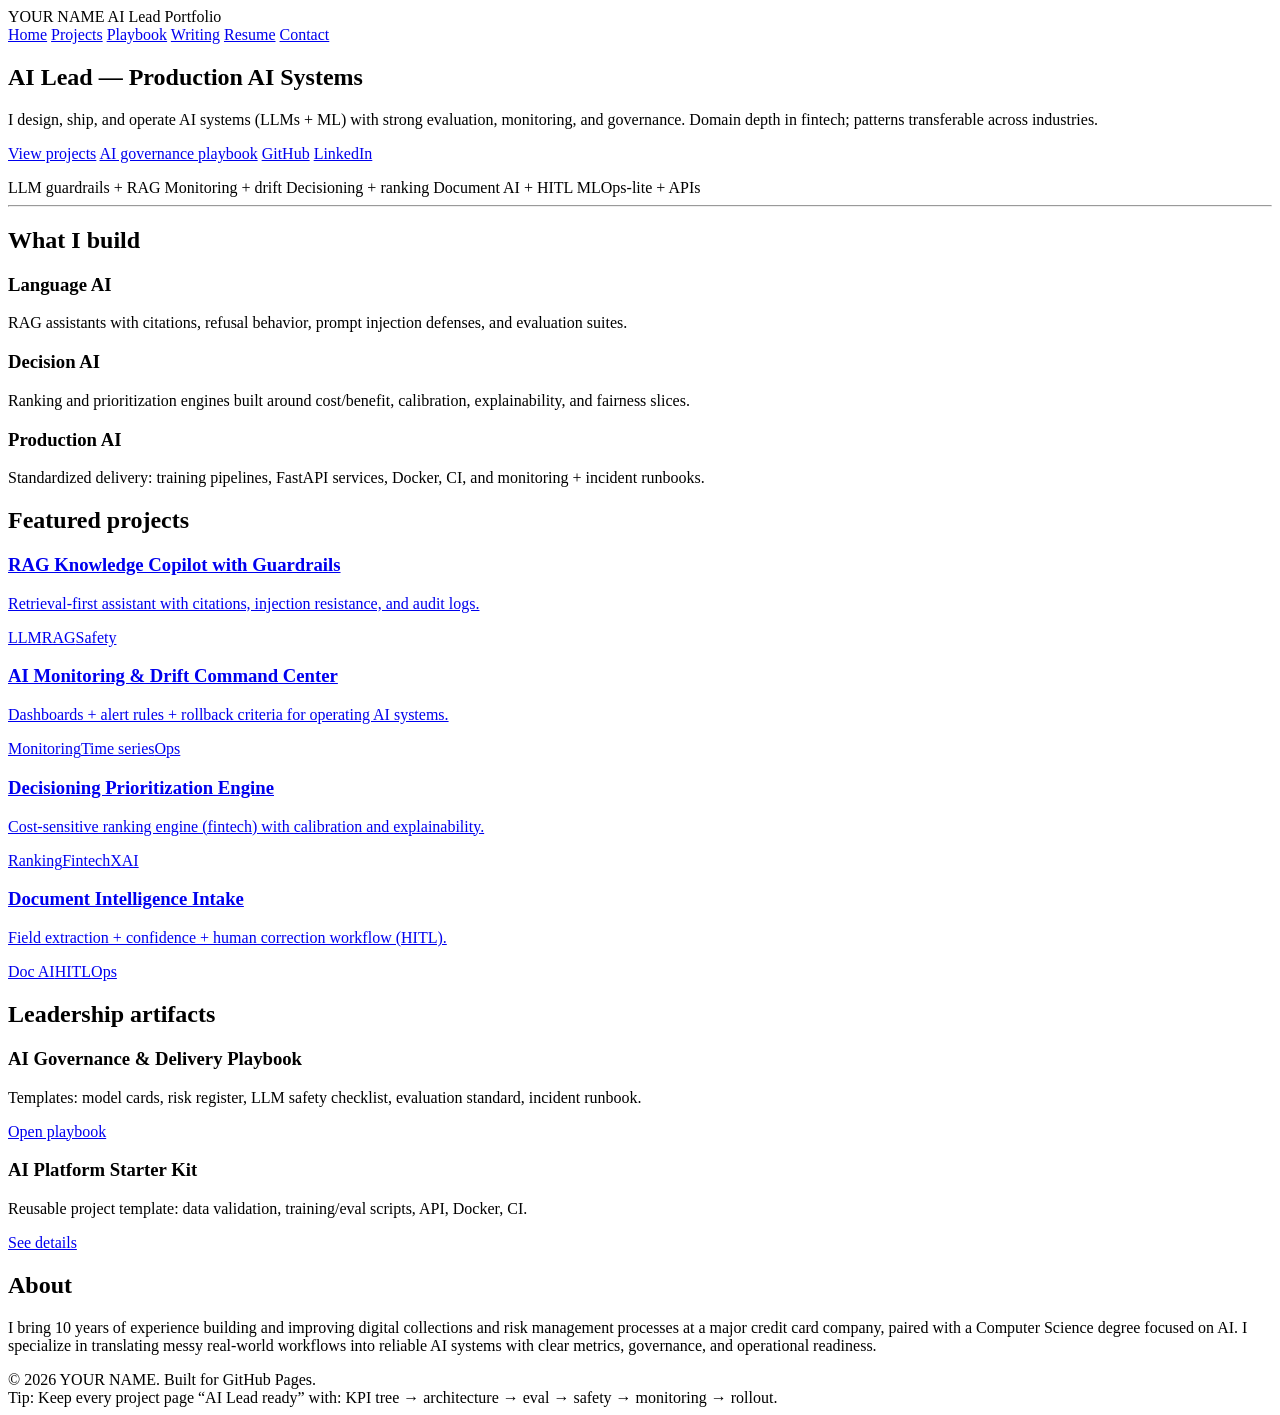
==== index.html @ 29779a1b "Add files via upload" ====
<!doctype html>
<html lang="en">
<head>
  <meta charset="utf-8"/>
  <meta name="viewport" content="width=device-width, initial-scale=1"/>
  <title>AI Lead Portfolio</title>
  <link rel="stylesheet" href="assets/css/style.css"/>
</head>
<body data-page="index">
  <script src="assets/config.js"></script>
  
<div class="nav">
  <div class="container nav-inner">
    <div class="brand">
      <span id="siteName">YOUR NAME</span>
      <span class="badge">AI Lead Portfolio</span>
    </div>
    <div class="links" id="navLinks">
      <a href="index.html" data-page="index">Home</a>
      <a href="projects.html" data-page="projects">Projects</a>
      <a href="playbook.html" data-page="playbook">Playbook</a>
      <a href="writing.html" data-page="writing">Writing</a>
      <a href="resume.html" data-page="resume">Resume</a>
      <a href="contact.html" data-page="contact">Contact</a>
    </div>
  </div>
</div>

  <div class="container">
    
<section class="hero">
  <h1>AI Lead — Production AI Systems</h1>
  <p class="lead">
    I design, ship, and operate AI systems (LLMs + ML) with strong evaluation, monitoring, and governance.
    Domain depth in fintech; patterns transferable across industries.
  </p>
  <div class="cta-row">
    <a class="btn primary" href="projects.html">View projects</a>
    <a class="btn" href="playbook.html">AI governance playbook</a>
    <a class="btn" data-fill="github" href="#">GitHub</a>
    <a class="btn" data-fill="linkedin" href="#">LinkedIn</a>
  </div>
  <div class="kpi" style="margin-top:16px">
    <span class="pill">LLM guardrails + RAG</span>
    <span class="pill">Monitoring + drift</span>
    <span class="pill">Decisioning + ranking</span>
    <span class="pill">Document AI + HITL</span>
    <span class="pill">MLOps-lite + APIs</span>
  </div>
</section>

<hr class="sep"/>

<section class="section">
  <h2>What I build</h2>
  <div class="grid cols-3">
    <div class="card">
      <h3>Language AI</h3>
      <p>RAG assistants with citations, refusal behavior, prompt injection defenses, and evaluation suites.</p>
    </div>
    <div class="card">
      <h3>Decision AI</h3>
      <p>Ranking and prioritization engines built around cost/benefit, calibration, explainability, and fairness slices.</p>
    </div>
    <div class="card">
      <h3>Production AI</h3>
      <p>Standardized delivery: training pipelines, FastAPI services, Docker, CI, and monitoring + incident runbooks.</p>
    </div>
  </div>
</section>

<section class="section">
  <h2>Featured projects</h2>
  <div class="grid cols-2">
    <a class="card" href="projects.html#rag-copilot">
      <h3>RAG Knowledge Copilot with Guardrails</h3>
      <p>Retrieval-first assistant with citations, injection resistance, and audit logs.</p>
      <div class="project-meta">
        <span class="pill">LLM</span><span class="pill">RAG</span><span class="pill">Safety</span>
      </div>
    </a>
    <a class="card" href="projects.html#monitoring">
      <h3>AI Monitoring & Drift Command Center</h3>
      <p>Dashboards + alert rules + rollback criteria for operating AI systems.</p>
      <div class="project-meta">
        <span class="pill">Monitoring</span><span class="pill">Time series</span><span class="pill">Ops</span>
      </div>
    </a>
    <a class="card" href="projects.html#decisioning">
      <h3>Decisioning Prioritization Engine</h3>
      <p>Cost-sensitive ranking engine (fintech) with calibration and explainability.</p>
      <div class="project-meta">
        <span class="pill">Ranking</span><span class="pill">Fintech</span><span class="pill">XAI</span>
      </div>
    </a>
    <a class="card" href="projects.html#docai">
      <h3>Document Intelligence Intake</h3>
      <p>Field extraction + confidence + human correction workflow (HITL).</p>
      <div class="project-meta">
        <span class="pill">Doc AI</span><span class="pill">HITL</span><span class="pill">Ops</span>
      </div>
    </a>
  </div>
</section>

<section class="section">
  <h2>Leadership artifacts</h2>
  <div class="grid cols-2">
    <div class="card">
      <h3>AI Governance & Delivery Playbook</h3>
      <p>Templates: model cards, risk register, LLM safety checklist, evaluation standard, incident runbook.</p>
      <div class="project-links">
        <a href="playbook.html">Open playbook</a>
      </div>
    </div>
    <div class="card">
      <h3>AI Platform Starter Kit</h3>
      <p>Reusable project template: data validation, training/eval scripts, API, Docker, CI.</p>
      <div class="project-links">
        <a href="projects.html#platform">See details</a>
      </div>
    </div>
  </div>
</section>

<section class="section">
  <h2>About</h2>
  <div class="card">
    <p>
      I bring 10 years of experience building and improving digital collections and risk management processes at a major credit card company,
      paired with a Computer Science degree focused on AI. I specialize in translating messy real-world workflows into reliable AI systems
      with clear metrics, governance, and operational readiness.
    </p>
  </div>
</section>

  </div>
  
<div class="container footer">
  <div>© <span id="year"></span> <span id="footerName">YOUR NAME</span>. Built for GitHub Pages.</div>
  <div class="note">Tip: Keep every project page “AI Lead ready” with: KPI tree → architecture → eval → safety → monitoring → rollout.</div>
</div>
<script>
  const y = new Date().getFullYear();
  document.getElementById("year").textContent = y;
</script>

  <script src="assets/site.js"></script>
</body>
</html>
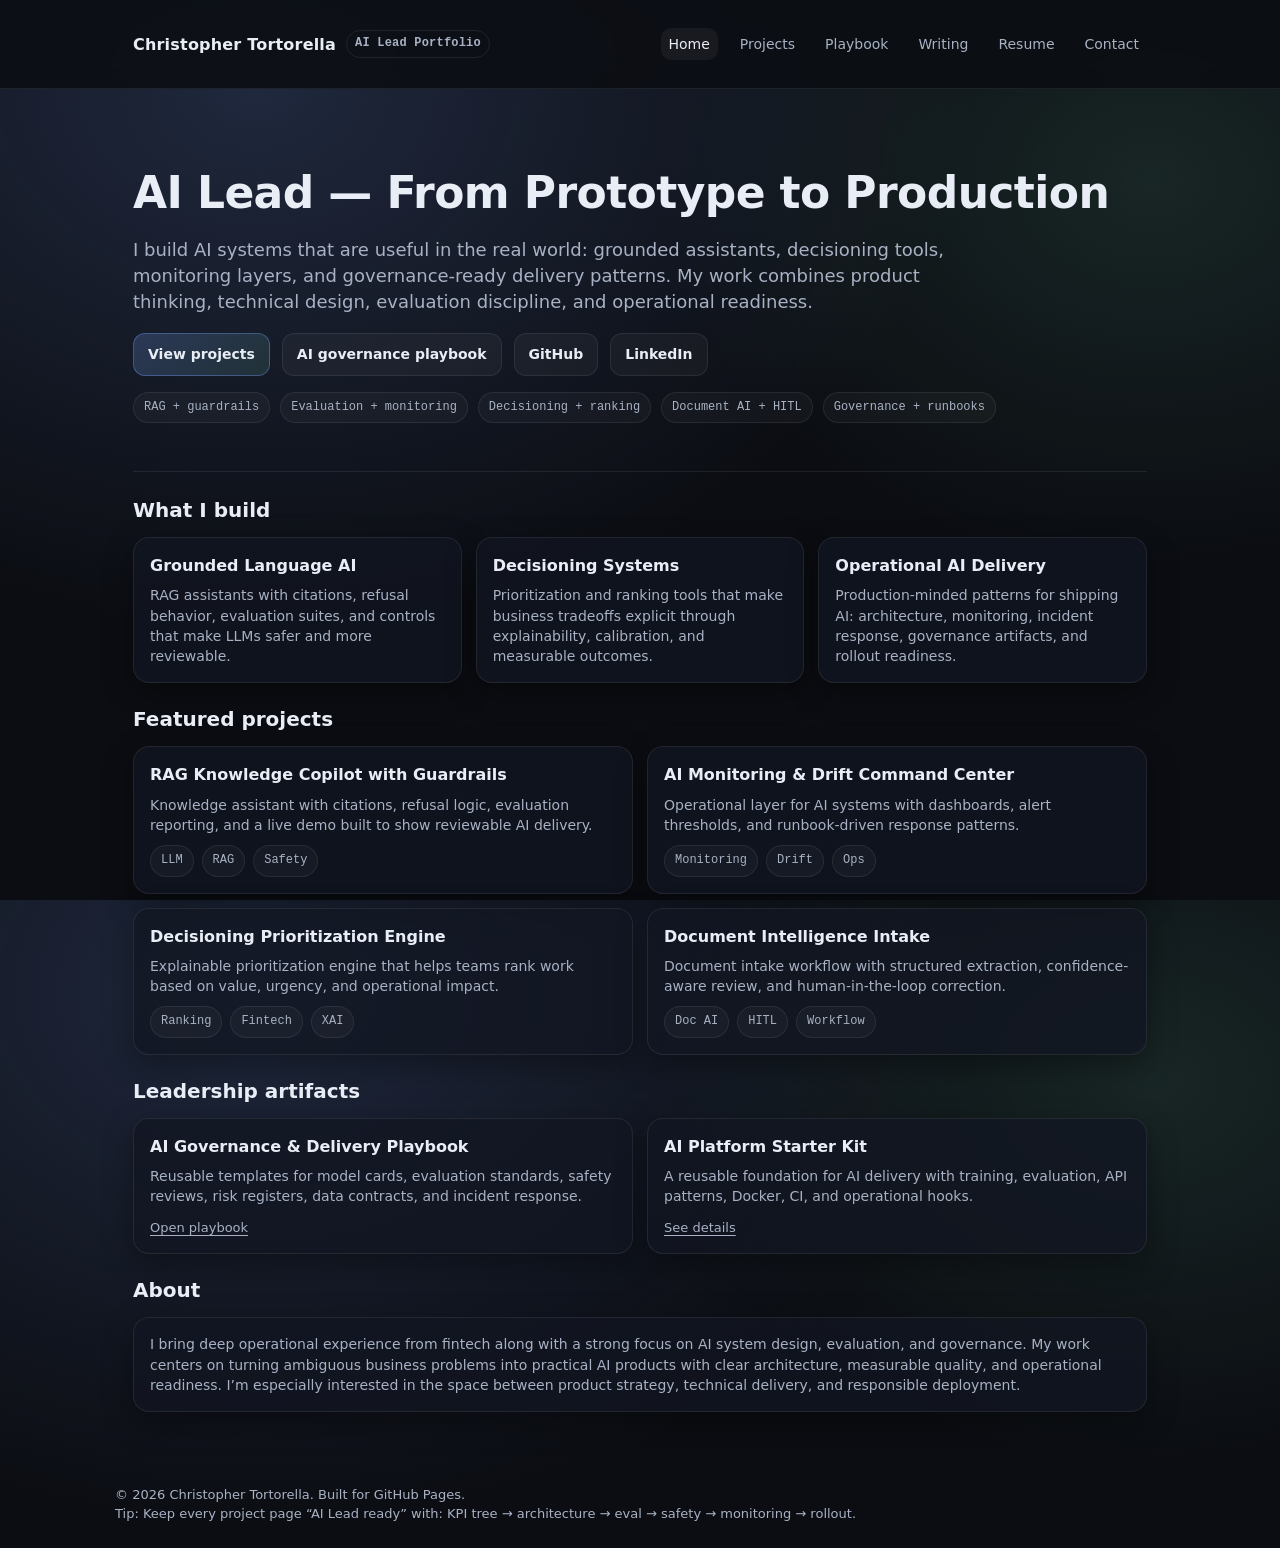
==== commit 68ab5538: "Update" ====
--- a/index.html
+++ b/index.html
@@ -29,23 +29,27 @@
   <div class="container">
     
 <section class="hero">
-  <h1>AI Lead — Production AI Systems</h1>
+  <h1>AI Lead — From Prototype to Production</h1>
+
   <p class="lead">
-    I design, ship, and operate AI systems (LLMs + ML) with strong evaluation, monitoring, and governance.
-    Domain depth in fintech; patterns transferable across industries.
+    I build AI systems that are useful in the real world: grounded assistants, decisioning tools,
+    monitoring layers, and governance-ready delivery patterns. My work combines product thinking,
+    technical design, evaluation discipline, and operational readiness.
   </p>
+
   <div class="cta-row">
     <a class="btn primary" href="projects.html">View projects</a>
     <a class="btn" href="playbook.html">AI governance playbook</a>
     <a class="btn" data-fill="github" href="#">GitHub</a>
     <a class="btn" data-fill="linkedin" href="#">LinkedIn</a>
   </div>
+
   <div class="kpi" style="margin-top:16px">
-    <span class="pill">LLM guardrails + RAG</span>
-    <span class="pill">Monitoring + drift</span>
+    <span class="pill">RAG + guardrails</span>
+    <span class="pill">Evaluation + monitoring</span>
     <span class="pill">Decisioning + ranking</span>
     <span class="pill">Document AI + HITL</span>
-    <span class="pill">MLOps-lite + APIs</span>
+    <span class="pill">Governance + runbooks</span>
   </div>
 </section>
 
@@ -53,51 +57,58 @@
 
 <section class="section">
   <h2>What I build</h2>
+
   <div class="grid cols-3">
     <div class="card">
-      <h3>Language AI</h3>
-      <p>RAG assistants with citations, refusal behavior, prompt injection defenses, and evaluation suites.</p>
+      <h3>Grounded Language AI</h3>
+      <p>RAG assistants with citations, refusal behavior, evaluation suites, and controls that make LLMs safer and more reviewable.</p>
     </div>
+
     <div class="card">
-      <h3>Decision AI</h3>
-      <p>Ranking and prioritization engines built around cost/benefit, calibration, explainability, and fairness slices.</p>
+      <h3>Decisioning Systems</h3>
+      <p>Prioritization and ranking tools that make business tradeoffs explicit through explainability, calibration, and measurable outcomes.</p>
     </div>
+
     <div class="card">
-      <h3>Production AI</h3>
-      <p>Standardized delivery: training pipelines, FastAPI services, Docker, CI, and monitoring + incident runbooks.</p>
+      <h3>Operational AI Delivery</h3>
+      <p>Production-minded patterns for shipping AI: architecture, monitoring, incident response, governance artifacts, and rollout readiness.</p>
     </div>
   </div>
 </section>
 
 <section class="section">
   <h2>Featured projects</h2>
+
   <div class="grid cols-2">
     <a class="card" href="projects.html#rag-copilot">
       <h3>RAG Knowledge Copilot with Guardrails</h3>
-      <p>Retrieval-first assistant with citations, injection resistance, and audit logs.</p>
+      <p>Knowledge assistant with citations, refusal logic, evaluation reporting, and a live demo built to show reviewable AI delivery.</p>
       <div class="project-meta">
         <span class="pill">LLM</span><span class="pill">RAG</span><span class="pill">Safety</span>
       </div>
     </a>
+
     <a class="card" href="projects.html#monitoring">
       <h3>AI Monitoring & Drift Command Center</h3>
-      <p>Dashboards + alert rules + rollback criteria for operating AI systems.</p>
+      <p>Operational layer for AI systems with dashboards, alert thresholds, and runbook-driven response patterns.</p>
       <div class="project-meta">
-        <span class="pill">Monitoring</span><span class="pill">Time series</span><span class="pill">Ops</span>
+        <span class="pill">Monitoring</span><span class="pill">Drift</span><span class="pill">Ops</span>
       </div>
     </a>
+
     <a class="card" href="projects.html#decisioning">
       <h3>Decisioning Prioritization Engine</h3>
-      <p>Cost-sensitive ranking engine (fintech) with calibration and explainability.</p>
+      <p>Explainable prioritization engine that helps teams rank work based on value, urgency, and operational impact.</p>
       <div class="project-meta">
         <span class="pill">Ranking</span><span class="pill">Fintech</span><span class="pill">XAI</span>
       </div>
     </a>
+
     <a class="card" href="projects.html#docai">
       <h3>Document Intelligence Intake</h3>
-      <p>Field extraction + confidence + human correction workflow (HITL).</p>
+      <p>Document intake workflow with structured extraction, confidence-aware review, and human-in-the-loop correction.</p>
       <div class="project-meta">
-        <span class="pill">Doc AI</span><span class="pill">HITL</span><span class="pill">Ops</span>
+        <span class="pill">Doc AI</span><span class="pill">HITL</span><span class="pill">Workflow</span>
       </div>
     </a>
   </div>
@@ -105,17 +116,19 @@
 
 <section class="section">
   <h2>Leadership artifacts</h2>
+
   <div class="grid cols-2">
     <div class="card">
       <h3>AI Governance & Delivery Playbook</h3>
-      <p>Templates: model cards, risk register, LLM safety checklist, evaluation standard, incident runbook.</p>
+      <p>Reusable templates for model cards, evaluation standards, safety reviews, risk registers, data contracts, and incident response.</p>
       <div class="project-links">
         <a href="playbook.html">Open playbook</a>
       </div>
     </div>
+
     <div class="card">
       <h3>AI Platform Starter Kit</h3>
-      <p>Reusable project template: data validation, training/eval scripts, API, Docker, CI.</p>
+      <p>A reusable foundation for AI delivery with training, evaluation, API patterns, Docker, CI, and operational hooks.</p>
       <div class="project-links">
         <a href="projects.html#platform">See details</a>
       </div>
@@ -125,15 +138,16 @@
 
 <section class="section">
   <h2>About</h2>
+
   <div class="card">
     <p>
-      I bring 10 years of experience building and improving digital collections and risk management processes at a major credit card company,
-      paired with a Computer Science degree focused on AI. I specialize in translating messy real-world workflows into reliable AI systems
-      with clear metrics, governance, and operational readiness.
+      I bring deep operational experience from fintech along with a strong focus on AI system design,
+      evaluation, and governance. My work centers on turning ambiguous business problems into practical
+      AI products with clear architecture, measurable quality, and operational readiness. I’m especially
+      interested in the space between product strategy, technical delivery, and responsible deployment.
     </p>
   </div>
 </section>
-
   </div>
   
 <div class="container footer">
--- a/assets/css/style.css
+++ b/assets/css/style.css
@@ -0,0 +1,115 @@
+:root{
+  --bg:#0b0d12;
+  --panel:#121622;
+  --text:#e9edf5;
+  --muted:#a8b2c4;
+  --accent:#7aa2ff;
+  --accent2:#8bffcc;
+  --border:rgba(255,255,255,.08);
+  --shadow: 0 10px 30px rgba(0,0,0,.35);
+  --radius:16px;
+  --max: 1050px;
+  --mono: ui-monospace, SFMono-Regular, Menlo, Monaco, Consolas, "Liberation Mono", "Courier New", monospace;
+  --sans: ui-sans-serif, system-ui, -apple-system, Segoe UI, Roboto, Helvetica, Arial, "Apple Color Emoji","Segoe UI Emoji";
+}
+*{box-sizing:border-box}
+html,body{height:100%}
+body{
+  margin:0;
+  background: radial-gradient(1200px 900px at 20% 10%, rgba(122,162,255,.18), transparent 60%),
+              radial-gradient(900px 700px at 90% 20%, rgba(139,255,204,.10), transparent 55%),
+              var(--bg);
+  color:var(--text);
+  font-family:var(--sans);
+  line-height:1.45;
+}
+a{color:inherit; text-decoration:none}
+a:hover{opacity:.92}
+.container{max-width:var(--max); margin:0 auto; padding:28px 18px}
+.nav{
+  position:sticky; top:0;
+  background:rgba(11,13,18,.85);
+  backdrop-filter: blur(10px);
+  border-bottom:1px solid var(--border);
+  z-index:50;
+}
+.nav-inner{display:flex; align-items:center; justify-content:space-between; gap:14px}
+.brand{display:flex; align-items:center; gap:10px; font-weight:700; letter-spacing:.2px}
+.badge{
+  font-family:var(--mono);
+  font-size:12px; padding:4px 8px; border:1px solid var(--border);
+  border-radius:999px; color:var(--muted)
+}
+.links{display:flex; gap:14px; flex-wrap:wrap}
+.links a{color:var(--muted); font-size:14px; padding:6px 8px; border-radius:10px}
+.links a.active, .links a:hover{color:var(--text); background:rgba(255,255,255,.05)}
+.hero{
+  padding:44px 0 24px;
+}
+h1{font-size:44px; margin:0 0 12px; letter-spacing:-.6px}
+p.lead{margin:0 0 18px; color:var(--muted); font-size:18px; max-width:820px}
+.cta-row{display:flex; gap:12px; flex-wrap:wrap; margin-top:14px}
+.btn{
+  display:inline-flex; align-items:center; justify-content:center;
+  padding:10px 14px; border-radius:12px;
+  border:1px solid var(--border);
+  background:rgba(255,255,255,.04);
+  color:var(--text);
+  font-size:14px; font-weight:600;
+}
+.btn.primary{
+  background: linear-gradient(135deg, rgba(122,162,255,.22), rgba(139,255,204,.10));
+  border-color: rgba(122,162,255,.35);
+}
+.btn small{color:var(--muted); font-weight:500; margin-left:8px}
+.grid{display:grid; gap:14px}
+@media(min-width:860px){
+  .grid.cols-3{grid-template-columns:repeat(3, 1fr)}
+  .grid.cols-2{grid-template-columns:repeat(2, 1fr)}
+}
+.card{
+  border:1px solid var(--border);
+  background: rgba(18,22,34,.75);
+  border-radius: var(--radius);
+  box-shadow: var(--shadow);
+  padding:16px;
+}
+.card h3{margin:0 0 8px; font-size:16px}
+.card p{margin:0; color:var(--muted); font-size:14px}
+.section{margin:22px 0}
+.section h2{margin:0 0 12px; font-size:20px}
+.kpi{display:flex; gap:10px; flex-wrap:wrap}
+.pill{
+  font-family:var(--mono);
+  font-size:12px;
+  border:1px solid var(--border);
+  color:var(--muted);
+  border-radius:999px;
+  padding:6px 10px;
+  background: rgba(255,255,255,.03);
+}
+hr.sep{border:none; border-top:1px solid var(--border); margin:24px 0}
+.footer{padding:24px 0; color:var(--muted); font-size:13px}
+.note{color:var(--muted); font-size:13px}
+.code{
+  font-family:var(--mono);
+  padding:2px 6px; border-radius:8px;
+  background:rgba(255,255,255,.05);
+  border:1px solid var(--border);
+}
+.filters{display:flex; gap:8px; flex-wrap:wrap; margin:10px 0 14px}
+.filter-btn{
+  cursor:pointer;
+  border:1px solid var(--border);
+  border-radius:999px;
+  padding:7px 10px;
+  background:rgba(255,255,255,.03);
+  color:var(--muted);
+  font-size:12px;
+  font-family:var(--mono);
+}
+.filter-btn.active{color:var(--text); border-color:rgba(122,162,255,.5); background:rgba(122,162,255,.12)}
+.project-meta{display:flex; gap:8px; flex-wrap:wrap; margin-top:10px}
+.project-links{display:flex; gap:10px; flex-wrap:wrap; margin-top:12px}
+.project-links a{color:var(--muted); font-size:13px; text-decoration:underline; text-underline-offset:3px}
+.project-links a:hover{color:var(--text)}
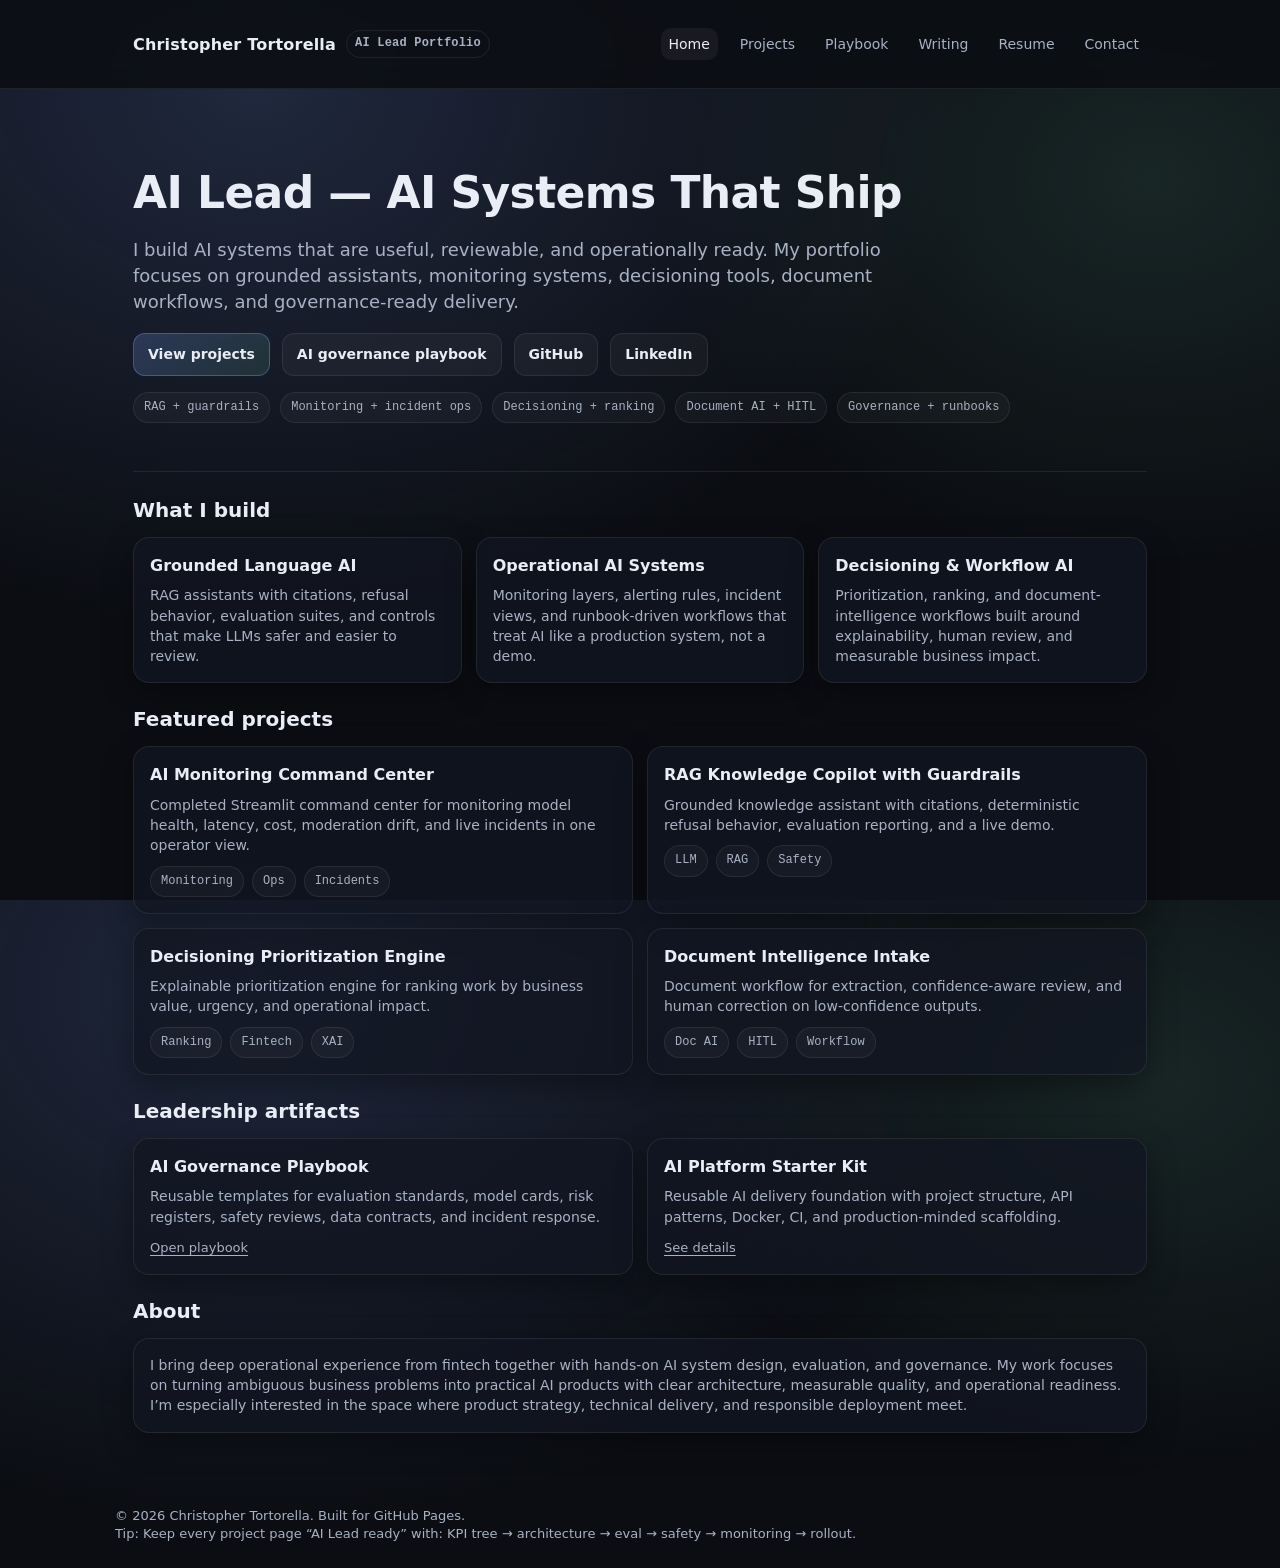
==== commit 25fca2fa: "Update" ====
--- a/index.html
+++ b/index.html
@@ -29,12 +29,11 @@
   <div class="container">
     
 <section class="hero">
-  <h1>AI Lead — From Prototype to Production</h1>
+  <h1>AI Lead — AI Systems That Ship</h1>
 
   <p class="lead">
-    I build AI systems that are useful in the real world: grounded assistants, decisioning tools,
-    monitoring layers, and governance-ready delivery patterns. My work combines product thinking,
-    technical design, evaluation discipline, and operational readiness.
+    I build AI systems that are useful, reviewable, and operationally ready. My portfolio focuses on
+    grounded assistants, monitoring systems, decisioning tools, document workflows, and governance-ready delivery.
   </p>
 
   <div class="cta-row">
@@ -46,7 +45,7 @@
 
   <div class="kpi" style="margin-top:16px">
     <span class="pill">RAG + guardrails</span>
-    <span class="pill">Evaluation + monitoring</span>
+    <span class="pill">Monitoring + incident ops</span>
     <span class="pill">Decisioning + ranking</span>
     <span class="pill">Document AI + HITL</span>
     <span class="pill">Governance + runbooks</span>
@@ -61,17 +60,17 @@
   <div class="grid cols-3">
     <div class="card">
       <h3>Grounded Language AI</h3>
-      <p>RAG assistants with citations, refusal behavior, evaluation suites, and controls that make LLMs safer and more reviewable.</p>
+      <p>RAG assistants with citations, refusal behavior, evaluation suites, and controls that make LLMs safer and easier to review.</p>
     </div>
 
     <div class="card">
-      <h3>Decisioning Systems</h3>
-      <p>Prioritization and ranking tools that make business tradeoffs explicit through explainability, calibration, and measurable outcomes.</p>
+      <h3>Operational AI Systems</h3>
+      <p>Monitoring layers, alerting rules, incident views, and runbook-driven workflows that treat AI like a production system, not a demo.</p>
     </div>
 
     <div class="card">
-      <h3>Operational AI Delivery</h3>
-      <p>Production-minded patterns for shipping AI: architecture, monitoring, incident response, governance artifacts, and rollout readiness.</p>
+      <h3>Decisioning & Workflow AI</h3>
+      <p>Prioritization, ranking, and document-intelligence workflows built around explainability, human review, and measurable business impact.</p>
     </div>
   </div>
 </section>
@@ -80,25 +79,25 @@
   <h2>Featured projects</h2>
 
   <div class="grid cols-2">
+    <a class="card" href="projects.html#monitoring">
+      <h3>AI Monitoring Command Center</h3>
+      <p>Completed Streamlit command center for monitoring model health, latency, cost, moderation drift, and live incidents in one operator view.</p>
+      <div class="project-meta">
+        <span class="pill">Monitoring</span><span class="pill">Ops</span><span class="pill">Incidents</span>
+      </div>
+    </a>
+
     <a class="card" href="projects.html#rag-copilot">
       <h3>RAG Knowledge Copilot with Guardrails</h3>
-      <p>Knowledge assistant with citations, refusal logic, evaluation reporting, and a live demo built to show reviewable AI delivery.</p>
+      <p>Grounded knowledge assistant with citations, deterministic refusal behavior, evaluation reporting, and a live demo.</p>
       <div class="project-meta">
         <span class="pill">LLM</span><span class="pill">RAG</span><span class="pill">Safety</span>
       </div>
     </a>
 
-    <a class="card" href="projects.html#monitoring">
-      <h3>AI Monitoring & Drift Command Center</h3>
-      <p>Operational layer for AI systems with dashboards, alert thresholds, and runbook-driven response patterns.</p>
-      <div class="project-meta">
-        <span class="pill">Monitoring</span><span class="pill">Drift</span><span class="pill">Ops</span>
-      </div>
-    </a>
-
     <a class="card" href="projects.html#decisioning">
       <h3>Decisioning Prioritization Engine</h3>
-      <p>Explainable prioritization engine that helps teams rank work based on value, urgency, and operational impact.</p>
+      <p>Explainable prioritization engine for ranking work by business value, urgency, and operational impact.</p>
       <div class="project-meta">
         <span class="pill">Ranking</span><span class="pill">Fintech</span><span class="pill">XAI</span>
       </div>
@@ -106,7 +105,7 @@
 
     <a class="card" href="projects.html#docai">
       <h3>Document Intelligence Intake</h3>
-      <p>Document intake workflow with structured extraction, confidence-aware review, and human-in-the-loop correction.</p>
+      <p>Document workflow for extraction, confidence-aware review, and human correction on low-confidence outputs.</p>
       <div class="project-meta">
         <span class="pill">Doc AI</span><span class="pill">HITL</span><span class="pill">Workflow</span>
       </div>
@@ -119,8 +118,8 @@
 
   <div class="grid cols-2">
     <div class="card">
-      <h3>AI Governance & Delivery Playbook</h3>
-      <p>Reusable templates for model cards, evaluation standards, safety reviews, risk registers, data contracts, and incident response.</p>
+      <h3>AI Governance Playbook</h3>
+      <p>Reusable templates for evaluation standards, model cards, risk registers, safety reviews, data contracts, and incident response.</p>
       <div class="project-links">
         <a href="playbook.html">Open playbook</a>
       </div>
@@ -128,7 +127,7 @@
 
     <div class="card">
       <h3>AI Platform Starter Kit</h3>
-      <p>A reusable foundation for AI delivery with training, evaluation, API patterns, Docker, CI, and operational hooks.</p>
+      <p>Reusable AI delivery foundation with project structure, API patterns, Docker, CI, and production-minded scaffolding.</p>
       <div class="project-links">
         <a href="projects.html#platform">See details</a>
       </div>
@@ -141,13 +140,14 @@
 
   <div class="card">
     <p>
-      I bring deep operational experience from fintech along with a strong focus on AI system design,
-      evaluation, and governance. My work centers on turning ambiguous business problems into practical
-      AI products with clear architecture, measurable quality, and operational readiness. I’m especially
-      interested in the space between product strategy, technical delivery, and responsible deployment.
+      I bring deep operational experience from fintech together with hands-on AI system design, evaluation,
+      and governance. My work focuses on turning ambiguous business problems into practical AI products with
+      clear architecture, measurable quality, and operational readiness. I’m especially interested in the
+      space where product strategy, technical delivery, and responsible deployment meet.
     </p>
   </div>
 </section>
+
   </div>
   
 <div class="container footer">
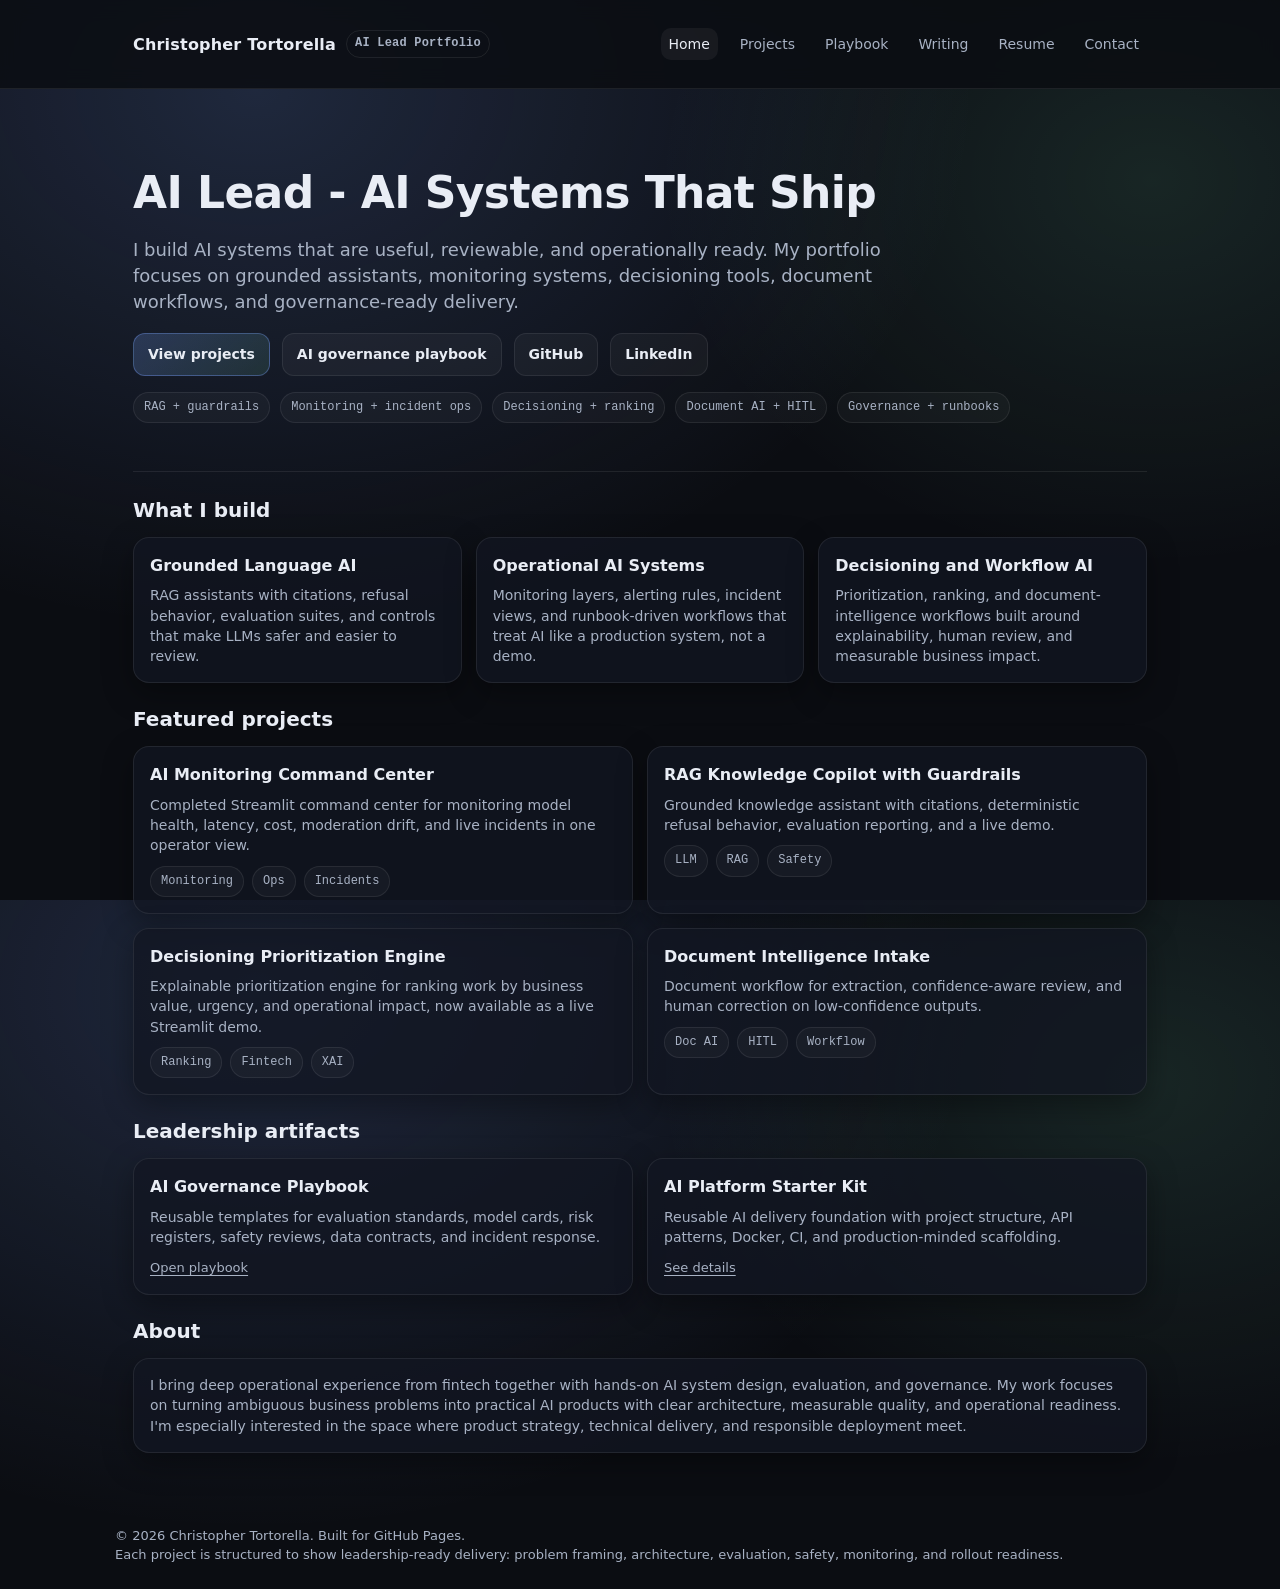
==== commit 164d37d7: "Refresh" ====
--- a/index.html
+++ b/index.html
@@ -8,11 +8,11 @@
 </head>
 <body data-page="index">
   <script src="assets/config.js"></script>
-  
+
 <div class="nav">
   <div class="container nav-inner">
     <div class="brand">
-      <span id="siteName">YOUR NAME</span>
+      <span id="siteName">Christopher Tortorella</span>
       <span class="badge">AI Lead Portfolio</span>
     </div>
     <div class="links" id="navLinks">
@@ -27,9 +27,9 @@
 </div>
 
   <div class="container">
-    
+
 <section class="hero">
-  <h1>AI Lead — AI Systems That Ship</h1>
+  <h1>AI Lead - AI Systems That Ship</h1>
 
   <p class="lead">
     I build AI systems that are useful, reviewable, and operationally ready. My portfolio focuses on
@@ -69,7 +69,7 @@
     </div>
 
     <div class="card">
-      <h3>Decisioning & Workflow AI</h3>
+      <h3>Decisioning and Workflow AI</h3>
       <p>Prioritization, ranking, and document-intelligence workflows built around explainability, human review, and measurable business impact.</p>
     </div>
   </div>
@@ -97,7 +97,7 @@
 
     <a class="card" href="projects.html#decisioning">
       <h3>Decisioning Prioritization Engine</h3>
-      <p>Explainable prioritization engine for ranking work by business value, urgency, and operational impact.</p>
+      <p>Explainable prioritization engine for ranking work by business value, urgency, and operational impact, now available as a live Streamlit demo.</p>
       <div class="project-meta">
         <span class="pill">Ranking</span><span class="pill">Fintech</span><span class="pill">XAI</span>
       </div>
@@ -142,17 +142,17 @@
     <p>
       I bring deep operational experience from fintech together with hands-on AI system design, evaluation,
       and governance. My work focuses on turning ambiguous business problems into practical AI products with
-      clear architecture, measurable quality, and operational readiness. I’m especially interested in the
+      clear architecture, measurable quality, and operational readiness. I'm especially interested in the
       space where product strategy, technical delivery, and responsible deployment meet.
     </p>
   </div>
 </section>
 
   </div>
-  
+
 <div class="container footer">
-  <div>© <span id="year"></span> <span id="footerName">YOUR NAME</span>. Built for GitHub Pages.</div>
-  <div class="note">Tip: Keep every project page “AI Lead ready” with: KPI tree → architecture → eval → safety → monitoring → rollout.</div>
+  <div>&copy; <span id="year"></span> <span id="footerName">Christopher Tortorella</span>. Built for GitHub Pages.</div>
+  <div class="note">Each project is structured to show leadership-ready delivery: problem framing, architecture, evaluation, safety, monitoring, and rollout readiness.</div>
 </div>
 <script>
   const y = new Date().getFullYear();
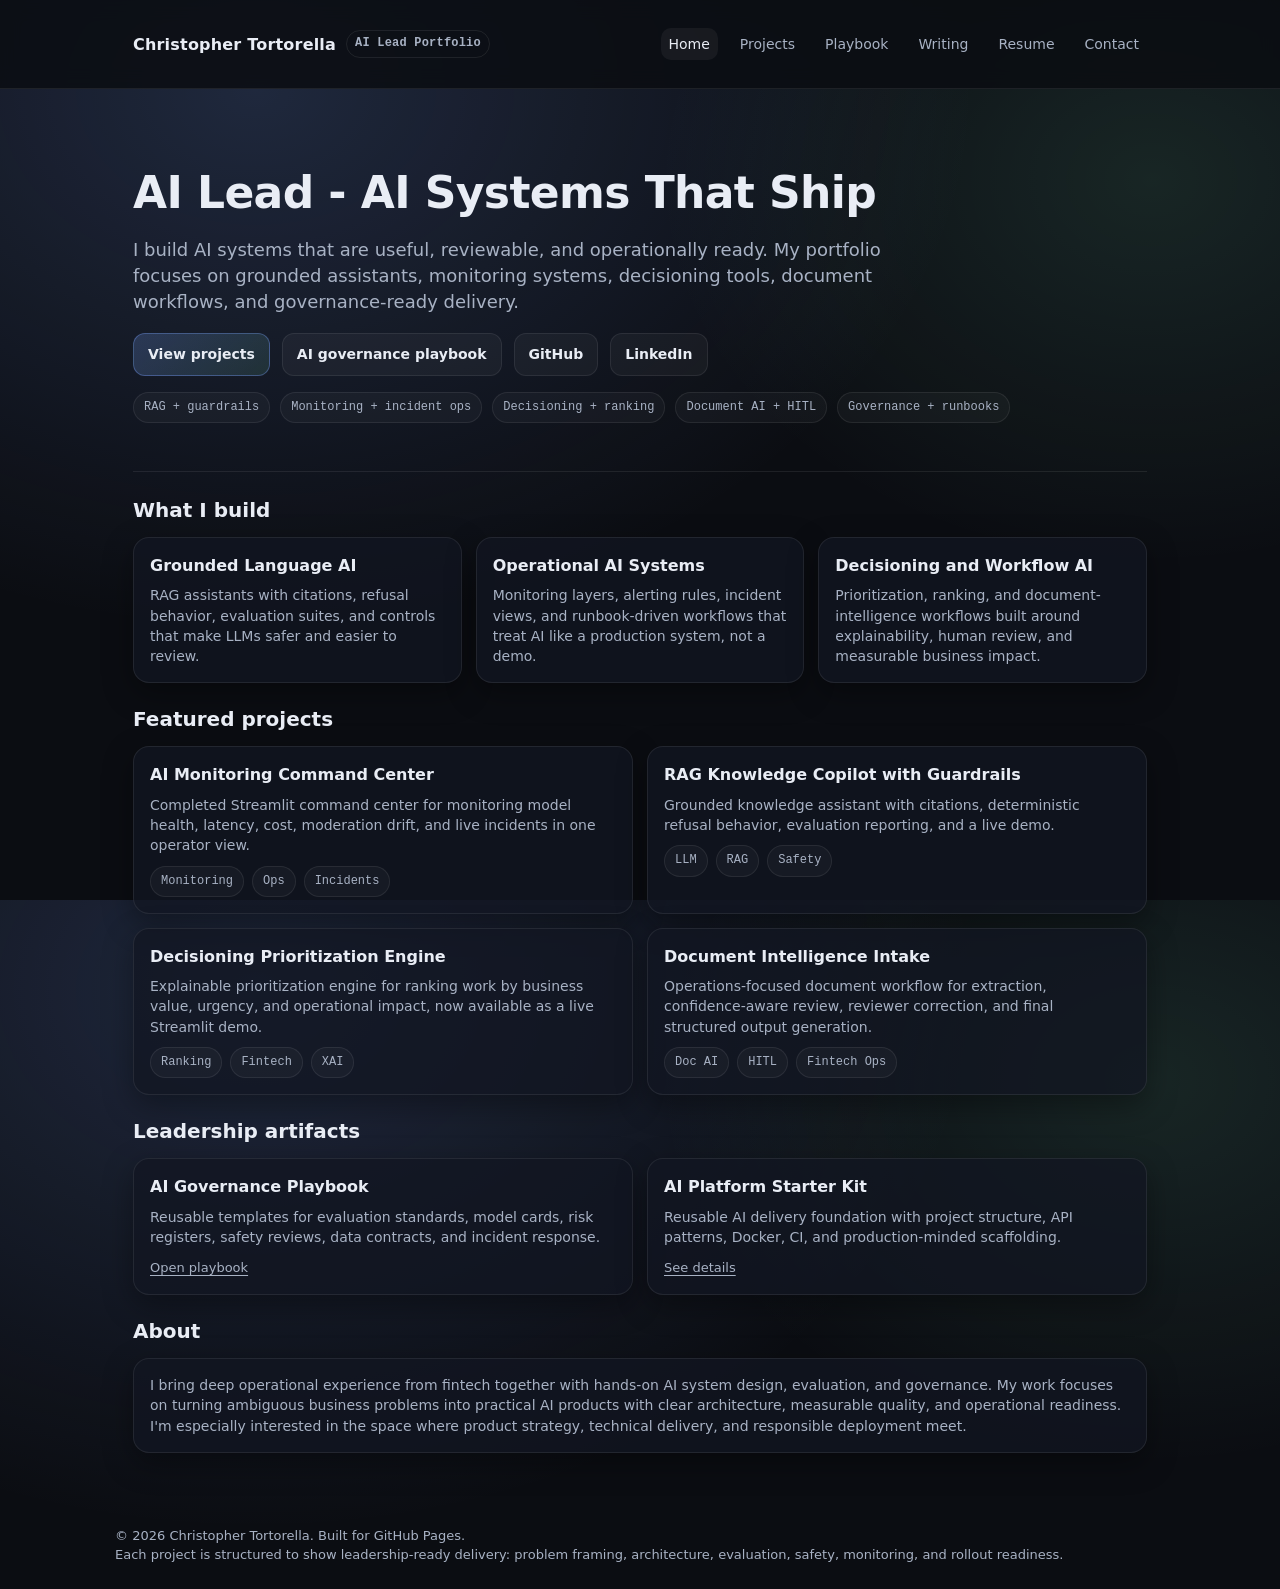
==== commit d7af2d8f: "Update" ====
--- a/index.html
+++ b/index.html
@@ -105,9 +105,9 @@
 
     <a class="card" href="projects.html#docai">
       <h3>Document Intelligence Intake</h3>
-      <p>Document workflow for extraction, confidence-aware review, and human correction on low-confidence outputs.</p>
+      <p>Operations-focused document workflow for extraction, confidence-aware review, reviewer correction, and final structured output generation.</p>
       <div class="project-meta">
-        <span class="pill">Doc AI</span><span class="pill">HITL</span><span class="pill">Workflow</span>
+        <span class="pill">Doc AI</span><span class="pill">HITL</span><span class="pill">Fintech Ops</span>
       </div>
     </a>
   </div>
